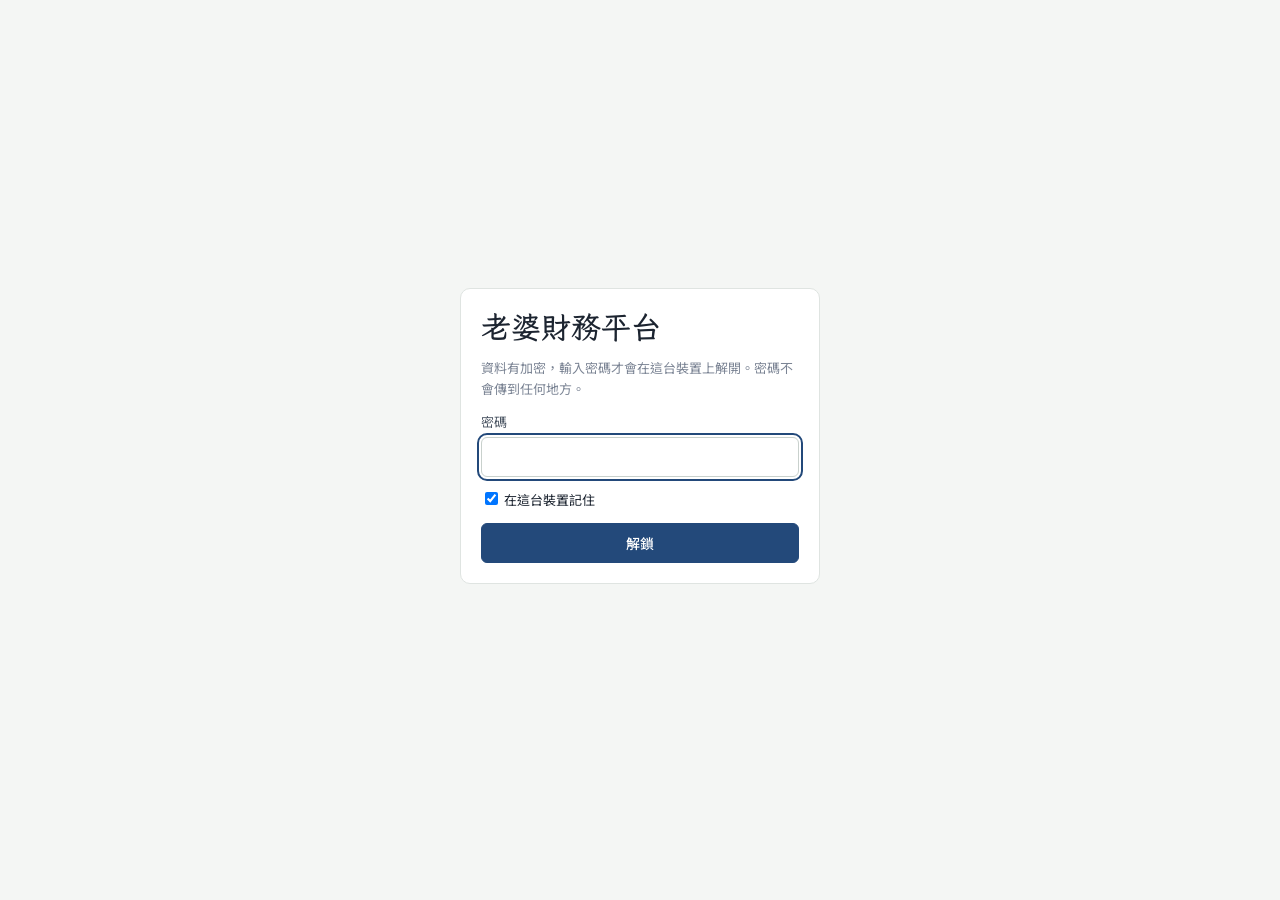
==== app/index.html @ 29565517 "我的資金分頁：帳戶、預留金、負債、安全底線、可運用現金與淨資產（2.2.0） 另外修正：從一格點到下一格時表格會被重畫、剛點的那格輸入消失。  Co-Authored-By: Claude Opus " ====
<!doctype html>
<html lang="zh-Hant">
<head>
<meta charset="utf-8">
<meta name="viewport" content="width=device-width,initial-scale=1,viewport-fit=cover">
<meta name="apple-mobile-web-app-capable" content="yes">
<meta name="apple-mobile-web-app-title" content="老婆財務平台">
<title>老婆財務平台</title>
<meta name="robots" content="noindex,nofollow">
<meta name="theme-color" content="#f4f6f4" media="(prefers-color-scheme: light)">
<meta name="theme-color" content="#121614" media="(prefers-color-scheme: dark)">
<link rel="apple-touch-icon" href="../apple-touch-icon.png">
<link rel="icon" type="image/png" href="../favicon.png">
<link rel="manifest" href="../manifest.webmanifest">
<link rel="preconnect" href="https://fonts.googleapis.com">
<link rel="preconnect" href="https://fonts.gstatic.com" crossorigin>
<link rel="stylesheet" href="https://fonts.googleapis.com/css2?family=LXGW+WenKai+TC:wght@400;700&family=Noto+Sans+TC:wght@400;500;700&family=IBM+Plex+Mono:wght@400;500&display=swap">
<link rel="stylesheet" href="style.css">
</head>
<body>

<div class="lock" id="lock" hidden>
  <form class="sheet lockbox" id="lockf" autocomplete="off">
    <h1>老婆財務平台</h1>
    <p class="small muted" style="margin:0">資料有加密，輸入密碼才會在這台裝置上解開。密碼不會傳到任何地方。</p>
    <label class="f" for="pw">密碼<input id="pw" type="password" required autocomplete="current-password"></label>
    <label class="small"><input id="remember" type="checkbox" checked> 在這台裝置記住</label>
    <button class="btn" type="submit">解鎖</button>
  </form>
  <div id="pwerr" class="small" role="alert"></div>
</div>
<div class="wrap">
  <header class="top">
    <div>
      <h1>老婆財務平台</h1>
      <div class="sub">收支記錄、每月預算、未來一年現金流與存錢目標</div>
    </div>
    <div class="status" id="status">連線中…</div>
  </header>
  <nav class="tabs" role="tablist" id="tabs">
    <button role="tab" data-tab="overview">總覽</button>
    <button role="tab" data-tab="ledger">記帳</button>
    <button role="tab" data-tab="budget">預算</button>
    <button role="tab" data-tab="plan">規劃與目標</button>
    <button role="tab" data-tab="funds">我的資金</button>
    <button role="tab" data-tab="invest">投資</button>
    <button role="tab" data-tab="fixed">固定支出</button>
    <button role="tab" data-tab="settings">設定</button>
  </nav>
  <div id="banner" class="banner" hidden></div>

  <!-- 總覽 -->
  <section id="v-overview" data-view="overview" class="wrap" style="gap:20px">
    <div class="row between">
      <h2 id="ov-title">年度總覽</h2>
      <div class="chips" id="ov-years"></div>
    </div>
    <div class="kpis" id="ov-kpis"></div>
    <div class="sheet">
      <div class="row between">
        <h3>每月收入與支出</h3>
        <div class="legend"><span><i style="background:var(--inc)"></i>收入</span><span><i style="background:var(--exp)"></i>支出</span></div>
      </div>
      <div class="chart" id="ov-chart"></div>
      <div class="row between"><h3>累計結餘</h3><span class="small muted">從當年 1 月開始累加</span></div>
      <div class="chart" id="ov-cum"></div>
    </div>
    <div class="grid2">
      <div class="sheet">
        <div class="row between"><h3>錢花去哪裡</h3><span class="small muted">不含房貸</span></div>
        <div class="bars" id="ov-cats"></div>
      </div>
      <div class="sheet">
        <h3>觀察</h3>
        <ul class="insights" id="ov-ins"></ul>
      </div>
    </div>
    <div class="sheet">
      <h3>逐月明細</h3>
      <div class="tbl-wrap" id="ov-table"></div>
    </div>
  </section>

  <!-- 記帳 -->
  <section id="v-ledger" data-view="ledger" class="wrap" style="gap:20px" hidden>
    <div class="sheet">
      <h2>記一筆</h2>
      <form id="entry-form" class="form" autocomplete="off">
        <label class="f">類型
          <span class="seg" id="e-type"><button type="button" data-v="expense" aria-pressed="true">支出</button><button type="button" data-v="income" aria-pressed="false">收入</button></span>
        </label>
        <label class="f" for="e-date">日期<input id="e-date" type="date" required></label>
        <label class="f" for="e-cat">類別<select id="e-cat"></select></label>
        <label class="f" for="e-amt">金額（元）<input id="e-amt" type="number" inputmode="numeric" min="1" step="1" required placeholder="例如 350"></label>
        <label class="f" for="e-note" style="grid-column:span 2">備註<input id="e-note" type="text" placeholder="例如 全聯、午餐"></label>
        <button class="btn" type="submit">記下來</button>
      </form>
    </div>
    <div class="sheet">
      <div class="row between">
        <h2 id="lg-title">本月記錄</h2>
        <label class="row small muted" for="lg-month">月份 <input id="lg-month" type="month"></label>
      </div>
      <div class="kpis" id="lg-kpis"></div>
      <div class="tbl-wrap" id="lg-list"></div>
    </div>
    <div class="sheet">
      <h2>從 smoney 匯入</h2>
      <p class="small muted" style="margin:0">在 smoney App 匯出 CSV，選檔案就會依月份更新。檔案裡有的月份會整個換成新資料，所以重複匯入不會算兩次。用 smoney 記帳的話，就不要再在上面手動記同一筆。</p>
      <div class="row">
        <input id="imp-file" type="file" accept=".csv,text/csv">
        <button class="btn" id="imp-go" type="button" disabled>匯入</button>
      </div>
      <div id="imp-msg" class="small"></div>
      <div class="tbl-wrap" id="imp-preview"></div>
      <div class="banner small" id="imp-risk" hidden></div>
    </div>
  </section>

  <!-- 預算 -->
  <section id="v-budget" data-view="budget" class="wrap" style="gap:20px" hidden>
    <div class="sheet">
      <div class="row between">
        <h2>每月預算</h2>
        <label class="row small muted" for="bg-month">對照月份 <input id="bg-month" type="month"></label>
      </div>
      <p class="small muted" style="margin:0">「過去平均」取自有分類記錄的月份。預算改完會自動儲存。</p>
      <div class="kpis" id="bg-kpis"></div>
      <div class="tbl-wrap" id="bg-table"></div>
    </div>
  </section>

  <!-- 規劃 -->
  <section id="v-plan" data-view="plan" class="wrap" style="gap:20px" hidden>
    <div class="sheet">
      <h2>未來 12 個月現金流</h2>
      <div class="form" id="pl-inputs">
        <label class="f" for="pl-save">目前存款（元）<input id="pl-save" type="number" step="1" min="0"></label>
        <label class="f" for="pl-inc">預估每月收入<input id="pl-inc" type="number" step="1" min="0"></label>
        <label class="f" for="pl-liv">預估每月生活費<input id="pl-liv" type="number" step="1" min="0"></label>
      </div>
      <p class="small muted" style="margin:0" id="pl-hint"></p>
      <div class="kpis" id="pl-kpis"></div>
      <div class="chart" id="pl-chart"></div>
      <div class="tbl-wrap" id="pl-table"></div>
    </div>
    <div class="sheet">
      <div class="row between"><h2>業績獎金怎麼分</h2><span class="small muted" id="bn-rule"></span></div>
      <p class="small" style="margin:0" id="bn-why"></p>
      <div class="form">
        <label class="f" for="pl-bonus">這個月的業績獎金（元）<input id="pl-bonus" type="number" min="0" step="100"></label>
      </div>
      <div class="kpis" id="bn-split"></div>
      <div class="tbl-wrap" id="bn-hist"></div>
    </div>
    <div class="grid2">
      <div class="sheet">
        <h3>存款怎麼放</h3>
        <div id="cash-alloc"></div>
      </div>
      <div class="sheet">
        <h3>理財原則</h3>
        <ul class="insights" id="pl-advice"></ul>
      </div>
    </div>
    <div class="sheet">
      <div class="row between"><h2>存錢目標</h2></div>
      <div id="gl-list"></div>
      <form id="goal-form" class="form" autocomplete="off">
        <label class="f" for="g-name">目標名稱<input id="g-name" type="text" required placeholder="例如 日本旅遊"></label>
        <label class="f" for="g-target">目標金額<input id="g-target" type="number" min="1" step="1" required></label>
        <label class="f" for="g-saved">已存<input id="g-saved" type="number" min="0" step="1" value="0"></label>
        <label class="f" for="g-due">期限<input id="g-due" type="month" required></label>
        <button class="btn" type="submit">新增目標</button>
      </form>
    </div>
  </section>

  <!-- 投資 -->
  <section id="v-invest" data-view="invest" class="wrap" style="gap:20px" hidden>
    <div class="sheet">
      <div class="row between"><h2>股票與 ETF</h2><span class="small muted" id="iv-upd"></span></div>
      <div class="kpis" id="iv-kpis"></div>
      <div class="tbl-wrap" id="iv-table"></div>
      <p class="small muted" style="margin:0">損益已扣掉賣出時的手續費 0.1425% 和交易稅（ETF 0.1%、個股 0.3%），跟券商 App 的「原幣損益試算」算法一樣。現價每個交易日傍晚會自動換成收盤價；要手動改也可以直接改表格。</p>
    </div>
    <div class="grid2">
      <div class="sheet">
        <h3>持股比重</h3>
        <div class="bars" id="iv-alloc"></div>
      </div>
      <div class="sheet">
        <h3>新增持股</h3>
        <form id="hold-form" class="form" autocomplete="off">
          <label class="f" for="h-code">代號<input id="h-code" type="text" required placeholder="例如 0056"></label>
          <label class="f" for="h-name">名稱<input id="h-name" type="text" required placeholder="例如 元大高股息"></label>
          <label class="f" for="h-shares">股數<input id="h-shares" type="number" min="1" step="1" required></label>
          <label class="f" for="h-cost">付出成本<input id="h-cost" type="number" min="0" step="1" required></label>
          <label class="f" for="h-price">現價<input id="h-price" type="number" min="0" step="0.01" required></label>
          <button class="btn" type="submit">新增</button>
        </form>
      </div>
    </div>
  </section>

  <!-- 我的資金 -->
  <section id="v-funds" data-view="funds" class="wrap" style="gap:20px" hidden>
    <div class="sheet">
      <h2>我的資金</h2>
      <p class="small muted" style="margin:0">登錄阿臻自己的帳戶、預留款和負債，算出真正能自由運用的錢和淨資產。這裡只記餘額，不會改到記帳和收支報表。</p>
      <div class="kpis" id="fd-kpis"></div>
      <div class="banner small" id="fd-warn" hidden></div>
    </div>
    <div class="grid2">
      <div class="sheet">
        <h3>資金安排試算</h3>
        <div class="wf" id="fd-flow"></div>
      </div>
      <div class="sheet">
        <h3>安全現金底線</h3>
        <p class="small muted" style="margin:0">不管怎樣都要留在帳上的錢，一般建議 3～6 個月生活費。可運用現金會先扣掉這筆。</p>
        <label class="f" for="fd-floor">最低保留現金<input id="fd-floor" type="number" min="0" step="1000"></label>
      </div>
    </div>
    <div class="sheet">
      <div class="row between"><h3>帳戶與現金</h3><button class="btn ghost sm" id="fd-acc-add" type="button">新增帳戶</button></div>
      <div class="tbl-wrap" id="fd-acc"></div>
      <p class="small muted" style="margin:0">改餘額時會記下更新日期，超過 60 天沒更新會提醒。「定存」和「其他」算進資產，但不算可運用現金。</p>
    </div>
    <div class="sheet">
      <div class="row between"><h3>用途預留金</h3><div class="row"><button class="btn ghost sm" id="fd-res-fixed" type="button">從固定支出帶入</button><button class="btn ghost sm" id="fd-res-add" type="button">新增預留</button></div></div>
      <div class="tbl-wrap" id="fd-res"></div>
      <p class="small muted" style="margin:0">已經講好要用在某件事的錢（保費、稅、旅遊…），還在帳戶裡但不能拿去花或投資。</p>
    </div>
    <div class="sheet">
      <div class="row between"><h3>負債</h3><button class="btn ghost sm" id="fd-debt-add" type="button">新增負債</button></div>
      <div class="tbl-wrap" id="fd-debt"></div>
    </div>
  </section>

  <!-- 固定支出 -->
  <section id="v-fixed" data-view="fixed" class="wrap" style="gap:20px" hidden>
    <div class="sheet">
      <h2>固定支出與貸款</h2>
      <p class="small muted" style="margin:0">每年一次的大額支出（保險、稅）會放進現金流預估，也會換算成每月該先存下的金額。</p>
      <div class="kpis" id="fx-kpis"></div>
      <div class="tbl-wrap" id="fx-table"></div>
      <div><button class="btn ghost" id="fx-add" type="button">新增一項</button></div>
    </div>
  </section>

  <!-- 設定 -->
  <section id="v-settings" data-view="settings" class="wrap" style="gap:20px" hidden>
    <div class="sheet">
      <h2>同步</h2>
      <p class="small muted" style="margin:0">資料加密後存在 GitHub 的 <span class="num" id="st-repo"></span>（app/vault.json），網路上只看得到亂碼，要密碼才解得開。</p>
      <p id="st-sync"></p>
      <div><button class="btn ghost" id="st-now" type="button">立即同步</button></div>
    </div>
    <div class="sheet">
      <h2>帳務健檢</h2>
      <p class="small muted" style="margin:0">自動檢查日期、金額、重複記帳和月份資料。只會列出問題，不會自己改或刪帳目。</p>
      <div class="kpis" id="hc-kpis"></div>
      <div class="tbl-wrap" id="hc-list"></div>
      <div id="hc-conf" hidden>
        <h3>兩台裝置同時修改的紀錄</h3>
        <p class="small muted" style="margin:0">同一筆資料在兩台裝置都被改過時，只有兩邊改到的同一欄會用這台的值，其他欄位都保留。請確認下面這幾筆是對的。</p>
        <ul class="small" id="hc-conf-list"></ul>
        <button class="btn ghost sm" id="hc-conf-clear" type="button">看過了，清除</button>
      </div>
    </div>
    <div class="sheet">
      <h2>GitHub 金鑰（每台裝置設定一次）</h2>
      <p class="small muted" style="margin:0" id="st-tok-state"></p>
      <ol class="small" style="margin:0;padding-left:1.4em;line-height:1.8">
        <li>打開 <a href="https://github.com/settings/personal-access-tokens/new" target="_blank" rel="noopener">GitHub 新增 Fine-grained token</a>。</li>
        <li>Repository access 選 <b>Only select repositories</b> → 勾 <b>wife-finance</b>。</li>
        <li>Permissions → Repository permissions → <b>Contents</b> 選 <b>Read and write</b>，其他不用動。</li>
        <li>按 Generate token，把 github_pat_ 開頭的那串貼到下面。</li>
      </ol>
      <form id="st-tok-form" class="row" autocomplete="off">
        <input id="st-tok" type="password" placeholder="github_pat_…" aria-label="GitHub 金鑰" style="flex:1;min-width:12em">
        <button class="btn" type="submit">儲存金鑰</button>
        <button class="btn ghost" id="st-tok-clear" type="button">移除</button>
      </form>
      <div id="st-tok-msg" class="small"></div>
    </div>
    <div class="grid2">
      <div class="sheet">
        <h3>更換密碼</h3>
        <form id="st-pw-form" class="form" autocomplete="off">
          <label class="f" for="st-pw-old">目前的密碼<input id="st-pw-old" type="password" required autocomplete="current-password"></label>
          <label class="f" for="st-pw-new">新密碼（至少 8 個字）<input id="st-pw-new" type="password" required autocomplete="new-password"></label>
          <label class="f" for="st-pw-new2">再輸入一次<input id="st-pw-new2" type="password" required autocomplete="new-password"></label>
          <button class="btn" type="submit">更換</button>
        </form>
        <div id="st-pw-msg" class="small"></div>
      </div>
      <div class="sheet">
        <h3>備份與這台裝置</h3>
        <p class="small muted" style="margin:0">備份檔是沒加密的 JSON，請存在自己的地方，不要上傳到 GitHub。</p>
        <div class="row"><button class="btn ghost" id="st-backup" type="button">下載備份</button><button class="btn ghost" id="st-lock" type="button">上鎖並忘記密碼</button></div>
      </div>
    </div>
  </section>

  <div class="stamp">新台幣計價 · 民國年 = 西元年 − 1911 · <a href="https://github.com/a0981755429-debug/wife-finance/blob/main/CHANGELOG.md" target="_blank" rel="noopener">版本 <span id="ver"></span> 更新內容</a></div>
</div>
<div class="toast" id="toast" hidden></div>

<script src="smoney.js"></script>
<script src="audit.js"></script>
<script src="funds.js"></script>
<script src="vault.js"></script>
<script src="sync.js"></script>
<script src="app.js"></script>
</body>
</html>
---- app/style.css ----
/* Layout: a household ledger book. Tab strip like ledger index tabs, one working column, summary first then detail. */
:root{
  --paper:#f4f6f4; --sheet:#ffffff; --ink:#1c2430; --ink-2:#4b5563; --ink-3:#7b8494;
  --rule:#dfe4e1; --rule-2:#c9d1cd; --tint:#e9eeec;
  --accent:#23497a; --accent-ink:#ffffff; --accent-soft:#e3eaf4;
  --inc:#2a6bd1; --exp:#d65f2a;
  --good:#1f7a4d; --good-soft:#e0f1e8; --warn:#a86a00; --warn-soft:#fbf0d9; --bad:#b3261e; --bad-soft:#fbe4e2;
  --f-display:"LXGW WenKai TC","Kaiti TC","STKaiti","KaiTi",serif;
  --f-body:"Noto Sans TC","PingFang TC","Microsoft JhengHei",system-ui,sans-serif;
  --f-num:"IBM Plex Mono",ui-monospace,"SFMono-Regular",Menlo,monospace;
}
@media (prefers-color-scheme:dark){:root:not([data-theme="light"]){
  --paper:#121614; --sheet:#1a1f1d; --ink:#e6ebe8; --ink-2:#b2bbb6; --ink-3:#88928d;
  --rule:#2a312e; --rule-2:#3a4340; --tint:#222826;
  --accent:#8fb2e6; --accent-ink:#0f1a2a; --accent-soft:#1f2c40;
  --inc:#4f86e8; --exp:#e0703c;
  --good:#5fc28e; --good-soft:#173326; --warn:#e2b04f; --warn-soft:#3a2e14; --bad:#f08a80; --bad-soft:#3b1d1a;
  color-scheme:dark}}
:root[data-theme="dark"]{
  --paper:#121614; --sheet:#1a1f1d; --ink:#e6ebe8; --ink-2:#b2bbb6; --ink-3:#88928d;
  --rule:#2a312e; --rule-2:#3a4340; --tint:#222826;
  --accent:#8fb2e6; --accent-ink:#0f1a2a; --accent-soft:#1f2c40;
  --inc:#4f86e8; --exp:#e0703c;
  --good:#5fc28e; --good-soft:#173326; --warn:#e2b04f; --warn-soft:#3a2e14; --bad:#f08a80; --bad-soft:#3b1d1a;
  color-scheme:dark}
*{box-sizing:border-box}
[hidden]{display:none!important}
td:first-child{white-space:nowrap}
body{background:var(--paper);color:var(--ink);font-family:var(--f-body);font-size:15px;line-height:1.6;
  padding-left:max(16px,env(safe-area-inset-left,0px));padding-right:max(16px,env(safe-area-inset-right,0px));padding-block:20px 48px}
.wrap{width:100%;max-width:1040px;margin:0 auto;display:flex;flex-direction:column;gap:20px}
h1,h2,h3{font-family:var(--f-display);font-weight:700;text-wrap:balance;margin:0;line-height:1.25}
h1{font-size:30px}
h2{font-size:21px}
h3{font-size:17px}
.num{font-family:var(--f-num);font-variant-numeric:tabular-nums}
.muted{color:var(--ink-3)}
.small{font-size:13px}
header.top{display:flex;flex-wrap:wrap;align-items:flex-end;justify-content:space-between;gap:12px;border-bottom:2px solid var(--ink);padding-bottom:12px}
header.top .sub{color:var(--ink-2);font-size:14px}
.status{font-size:13px;color:var(--ink-3)}
.status.err{color:var(--bad)}
nav.tabs{display:flex;gap:4px;overflow-x:auto;scrollbar-width:none;margin-top:-8px}
nav.tabs button{font:inherit;font-family:var(--f-display);font-size:16px;border:1px solid var(--rule-2);border-top:none;background:var(--tint);color:var(--ink-2);
  padding:6px 16px 8px;border-radius:0 0 8px 8px;cursor:pointer;white-space:nowrap}
nav.tabs button[aria-selected="true"]{background:var(--sheet);color:var(--ink);border-color:var(--ink);border-width:0 1px 1px;box-shadow:0 2px 0 var(--accent) inset}
button:focus-visible,input:focus-visible,select:focus-visible{outline:2px solid var(--accent);outline-offset:2px}
.sheet{background:var(--sheet);border:1px solid var(--rule);border-radius:10px;padding:20px;display:flex;flex-direction:column;gap:16px;min-width:0}
.row{display:flex;flex-wrap:wrap;gap:12px;align-items:center}
.between{justify-content:space-between}
.grid2{display:grid;grid-template-columns:repeat(auto-fit,minmax(300px,1fr));gap:20px}
.kpis{display:grid;grid-template-columns:repeat(4,1fr);gap:0;border:1px solid var(--rule);border-radius:10px;background:var(--sheet)}
.kpi{padding:14px 18px;border-left:1px solid var(--rule);display:flex;flex-direction:column;gap:2px;min-width:0}
.kpi:first-child{border-left:none}
.kpi .lab{font-size:13px;color:var(--ink-3);letter-spacing:.04em}
.kpi .val{font-family:var(--f-num);font-size:24px;font-weight:500;font-variant-numeric:tabular-nums}
.kpi .note{font-size:12px;color:var(--ink-3)}
@media (max-width:640px){.kpis{grid-template-columns:repeat(2,1fr)}.kpi:nth-child(3){border-left:none}.kpi:nth-child(n+3){border-top:1px solid var(--rule)}}
.pos{color:var(--good)} .neg{color:var(--bad)}
.chips{display:flex;gap:6px;flex-wrap:wrap}
.chip{font:inherit;font-size:13px;border:1px solid var(--rule-2);background:transparent;color:var(--ink-2);padding:3px 12px;border-radius:999px;cursor:pointer}
.chip[aria-pressed="true"]{background:var(--ink);color:var(--paper);border-color:var(--ink)}
.legend{display:flex;gap:16px;font-size:13px;color:var(--ink-2)}
.legend i{display:inline-block;width:10px;height:10px;border-radius:2px;margin-right:6px;vertical-align:-1px}
.chart{position:relative;width:100%;overflow:hidden}
.chart svg{display:block;width:100%;height:auto}
.chart text{fill:var(--ink-3);font-family:var(--f-num);font-size:11px}
.chart .grid{stroke:var(--rule);stroke-width:1}
.chart .zero{stroke:var(--ink-3);stroke-width:1}
.chart .b-inc{fill:var(--inc)} .chart .b-exp{fill:var(--exp)}
.chart .line{fill:none;stroke:var(--accent);stroke-width:2}
.chart .area{fill:var(--accent);opacity:.08}
.chart .dot{fill:var(--accent);stroke:var(--sheet);stroke-width:2}
.chart .hit{fill:transparent;cursor:default}
.chart .hl{fill:var(--ink);opacity:.05}
.tip{position:absolute;pointer-events:none;background:var(--ink);color:var(--paper);border-radius:8px;padding:8px 10px;font-size:12px;line-height:1.5;min-width:150px;z-index:5;box-shadow:0 4px 14px rgba(0,0,0,.18)}
.tip b{font-family:var(--f-display);font-size:14px}
.tip .r{display:flex;justify-content:space-between;gap:12px}
.tip .r span:last-child{font-family:var(--f-num)}
.bars{display:flex;flex-direction:column;gap:8px}
.bar-row{display:grid;grid-template-columns:5.5em 1fr 6.5em;gap:10px;align-items:center;font-size:14px}
.bar-track{height:10px;background:var(--tint);border-radius:999px;overflow:hidden}
.bar-fill{height:100%;border-radius:999px;background:var(--exp)}
.bar-fill.gray{background:var(--ink-3)}
.bar-row .v{text-align:right;font-family:var(--f-num);font-variant-numeric:tabular-nums;font-size:13px}
.insights{display:flex;flex-direction:column;gap:10px;margin:0;padding:0;list-style:none}
.insights li{padding:10px 12px;border-radius:8px;background:var(--tint);font-size:14px}
.insights li strong{font-weight:700}
.tbl-wrap{overflow-x:auto;min-width:0}
table{border-collapse:collapse;width:100%;font-size:14px}
th{font-weight:500;color:var(--ink-3);font-size:12px;letter-spacing:.04em;text-align:left;border-bottom:1px solid var(--rule-2);padding:6px 8px;white-space:nowrap}
td{border-bottom:1px solid var(--rule);padding:7px 8px;vertical-align:middle}
td.r,th.r{text-align:right}
td.num{font-family:var(--f-num);font-variant-numeric:tabular-nums}
label.f{display:flex;flex-direction:column;gap:4px;font-size:13px;color:var(--ink-2);min-width:0}
input,select{font:inherit;font-size:15px;color:var(--ink);background:var(--sheet);border:1px solid var(--rule-2);border-radius:6px;padding:7px 9px;min-width:0}
input[type=number]{font-family:var(--f-num)}
input.cell{width:100%;max-width:9em;min-width:5.5em;padding:4px 6px;text-align:right}
input.cell-t{width:100%;padding:4px 6px}
select.cell{padding:4px 6px}
.form{display:grid;grid-template-columns:repeat(auto-fit,minmax(140px,1fr));gap:12px;align-items:end}
.btn{font:inherit;font-size:14px;border:1px solid var(--accent);background:var(--accent);color:var(--accent-ink);padding:8px 16px;border-radius:6px;cursor:pointer;font-weight:500}
.btn.ghost{background:transparent;color:var(--accent)}
.btn.sm{padding:3px 10px;font-size:13px}
.btn.del{border-color:var(--rule-2);background:transparent;color:var(--ink-3)}
.btn.del.arm{border-color:var(--bad);color:var(--bad);background:var(--bad-soft)}
.seg{display:inline-flex;border:1px solid var(--rule-2);border-radius:6px;overflow:hidden}
.seg button{font:inherit;font-size:14px;border:none;background:transparent;color:var(--ink-2);padding:7px 14px;cursor:pointer}
.seg button[aria-pressed="true"][data-v="income"]{background:var(--inc);color:#fff}
.seg button[aria-pressed="true"][data-v="expense"]{background:var(--exp);color:#fff}
.pill{display:inline-block;font-size:12px;padding:1px 8px;border-radius:999px;white-space:nowrap}
.pill.good{background:var(--good-soft);color:var(--good)} .pill.warn{background:var(--warn-soft);color:var(--warn)} .pill.bad{background:var(--bad-soft);color:var(--bad)}
.pill.inc{background:var(--accent-soft);color:var(--inc)} .pill.exp{background:var(--warn-soft);color:var(--exp)}
.prog{height:8px;background:var(--tint);border-radius:999px;overflow:hidden;min-width:80px}
.prog > div{height:100%;border-radius:999px;background:var(--good)}
.prog > div.warn{background:var(--warn)} .prog > div.bad{background:var(--bad)}
.empty{padding:24px;text-align:center;color:var(--ink-3);border:1px dashed var(--rule-2);border-radius:8px}
.goal{display:grid;grid-template-columns:1fr auto;gap:6px 16px;padding:12px 0;border-bottom:1px solid var(--rule)}
.goal:last-child{border-bottom:none}
@media (max-width:560px){.goal{grid-template-columns:1fr}}
.goal .meta{font-size:13px;color:var(--ink-2)}
.toast{position:fixed;left:50%;transform:translateX(-50%);bottom:calc(20px + env(safe-area-inset-bottom,0px));background:var(--ink);color:var(--paper);padding:8px 16px;border-radius:999px;font-size:14px;z-index:20}
.banner{padding:10px 14px;border-radius:8px;background:var(--warn-soft);color:var(--warn);font-size:14px}
.stamp{font-family:var(--f-display);color:var(--ink-3);font-size:13px}
@media (prefers-reduced-motion:no-preference){.bar-fill,.prog>div{transition:width .3s ease}}
.stamp a{color:inherit;text-decoration-color:var(--ink-3)}
.lock{position:fixed;inset:0;z-index:50;background:var(--paper);display:flex;flex-direction:column;align-items:center;justify-content:center;gap:10px;padding:16px}
.lockbox{display:flex;flex-direction:column;gap:12px;width:min(360px,100%)}
#pwerr{min-height:1.4em;color:var(--bad)}
.wf{display:flex;flex-direction:column;gap:6px}
.wf-row{display:flex;justify-content:space-between;gap:12px;padding:6px 0;border-bottom:1px solid var(--rule-2)}
.wf-total{font-weight:700;font-size:18px;border-bottom:none;border-top:2px solid var(--ink)}
.wf-total.neg{color:var(--bad)}
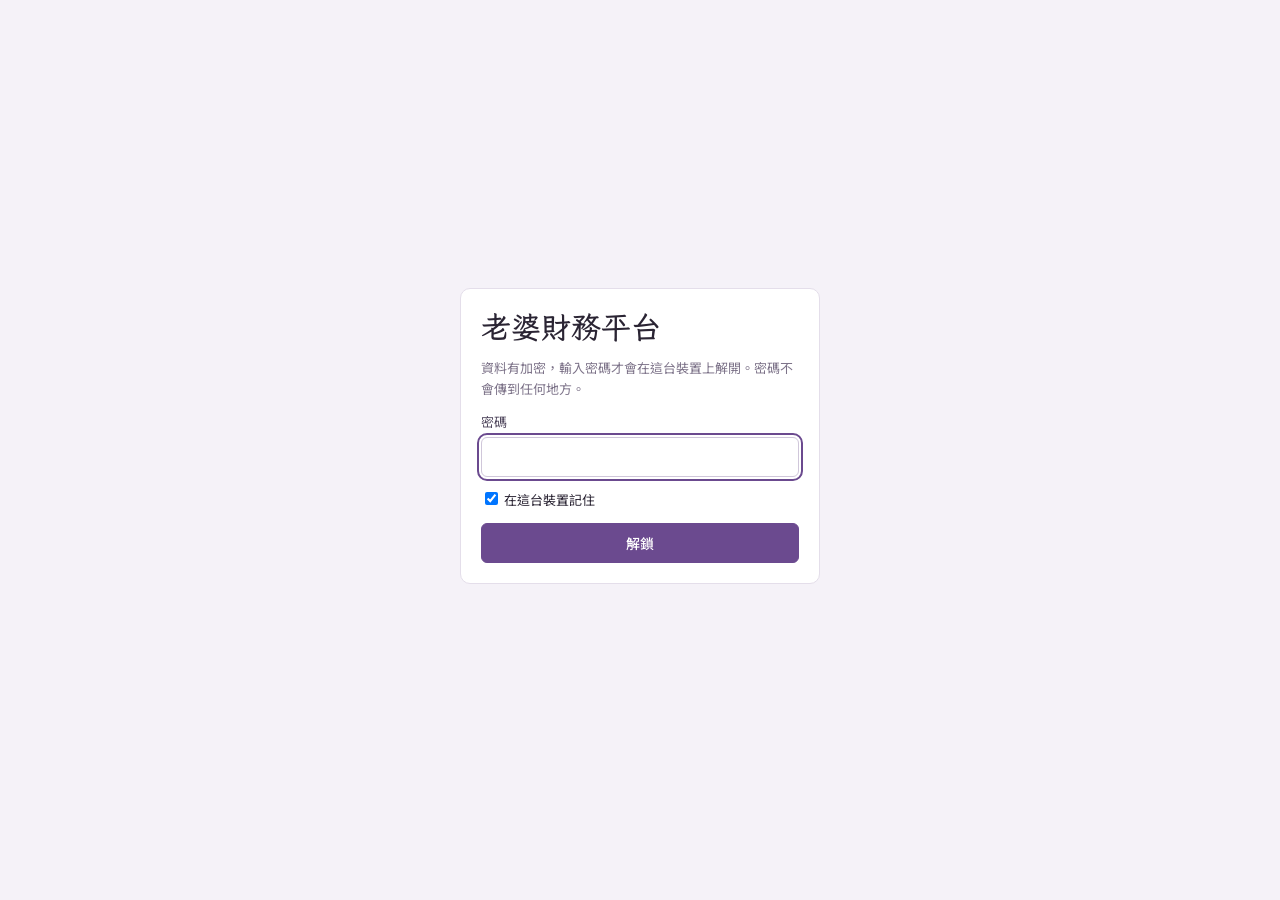
==== commit 3f3138e1: "介面改版：設定頁狀態卡與分組面板、紫芋配色、手機底部導覽（2.6.0） Co-Authored-By: Claude Sonnet 5.5 <noreply@anthropic.com> Claude" ====
--- a/app/index.html
+++ b/app/index.html
@@ -7,8 +7,8 @@
 <meta name="apple-mobile-web-app-title" content="老婆財務平台">
 <title>老婆財務平台</title>
 <meta name="robots" content="noindex,nofollow">
-<meta name="theme-color" content="#f4f6f4" media="(prefers-color-scheme: light)">
-<meta name="theme-color" content="#121614" media="(prefers-color-scheme: dark)">
+<meta name="theme-color" content="#f5f2f8" media="(prefers-color-scheme: light)">
+<meta name="theme-color" content="#16121b" media="(prefers-color-scheme: dark)">
 <link rel="apple-touch-icon" href="../apple-touch-icon.png">
 <link rel="icon" type="image/png" href="../favicon.png">
 <link rel="manifest" href="../manifest.webmanifest">
@@ -92,6 +92,10 @@
         <label class="f" for="e-date">日期<input id="e-date" type="date" required></label>
         <label class="f" for="e-cat">類別<select id="e-cat"></select></label>
         <label class="f" for="e-amt">金額（元）<input id="e-amt" type="number" inputmode="numeric" min="1" step="1" required placeholder="例如 350"></label>
+        <label class="f" for="e-flow">性質<select id="e-flow"></select></label>
+        <label class="f" for="e-acct">帳戶<select id="e-acct"></select></label>
+        <label class="f" for="e-acct2" id="e-acct2-wrap" hidden><span id="e-acct2-lab">轉入帳戶</span><select id="e-acct2"></select></label>
+        <label class="small" id="e-link-wrap" hidden style="align-self:end"><input type="checkbox" id="e-link" checked> 同時調整帳戶餘額</label>
         <label class="f" for="e-note" style="grid-column:span 2">備註<input id="e-note" type="text" placeholder="例如 全聯、午餐"></label>
         <button class="btn" type="submit">記下來</button>
       </form>
@@ -181,25 +185,52 @@
     <div class="sheet">
       <div class="row between"><h2>股票與 ETF</h2><span class="small muted" id="iv-upd"></span></div>
       <div class="kpis" id="iv-kpis"></div>
-      <div class="tbl-wrap" id="iv-table"></div>
-      <p class="small muted" style="margin:0">損益已扣掉賣出時的手續費 0.1425% 和交易稅（ETF 0.1%、個股 0.3%），跟券商 App 的「原幣損益試算」算法一樣。現價每個交易日傍晚會自動換成收盤價；要手動改也可以直接改表格。</p>
+      <div class="wf" id="iv-break"></div>
+    </div>
+    <div class="sheet">
+      <div class="row between"><h3>持股</h3><div class="row"><button class="btn ghost sm" type="button" data-quick="buy">買入</button><button class="btn ghost sm" type="button" data-quick="sell">賣出</button><button class="btn ghost sm" type="button" data-quick="div">領股息</button></div></div>
+      <div class="hcards" id="iv-cards"></div>
+      <p class="small muted" style="margin:0">點一檔看明細。數字要更正請按「編輯」，會留下更正紀錄，不算買賣。現價每個交易日傍晚自動換成收盤價。</p>
     </div>
     <div class="grid2">
-      <div class="sheet">
-        <h3>持股比重</h3>
-        <div class="bars" id="iv-alloc"></div>
-      </div>
-      <div class="sheet">
-        <h3>新增持股</h3>
-        <form id="hold-form" class="form" autocomplete="off">
-          <label class="f" for="h-code">代號<input id="h-code" type="text" required placeholder="例如 0056"></label>
-          <label class="f" for="h-name">名稱<input id="h-name" type="text" required placeholder="例如 元大高股息"></label>
-          <label class="f" for="h-shares">股數<input id="h-shares" type="number" min="1" step="1" required></label>
-          <label class="f" for="h-cost">付出成本<input id="h-cost" type="number" min="0" step="1" required></label>
-          <label class="f" for="h-price">現價<input id="h-price" type="number" min="0" step="0.01" required></label>
-          <button class="btn" type="submit">新增</button>
+      <div class="sheet" id="tr-sheet">
+        <h3>買入、賣出、領股息</h3>
+        <form id="tr-form" class="form" autocomplete="off">
+          <span class="seg" id="tr-kind"><button type="button" data-v="buy" aria-pressed="true">買入</button><button type="button" data-v="sell" aria-pressed="false">賣出</button><button type="button" data-v="div" aria-pressed="false">領股息</button></span>
+          <label class="f" for="tr-date">日期<input id="tr-date" type="date" required></label>
+          <label class="f" for="tr-code">代號<input id="tr-code" type="text" list="tr-codes" required placeholder="例如 0056"><datalist id="tr-codes"></datalist></label>
+          <label class="f" for="tr-name" id="tr-name-wrap">名稱<input id="tr-name" type="text" placeholder="新股票才要填"></label>
+          <label class="f" for="tr-shares" id="tr-shares-wrap">股數<input id="tr-shares" type="number" min="1" step="1"></label>
+          <label class="f" for="tr-price" id="tr-price-wrap">成交價<input id="tr-price" type="number" min="0" step="0.01"></label>
+          <label class="f" for="tr-amount" id="tr-amount-wrap" hidden>實領股息<input id="tr-amount" type="number" min="1" step="1" placeholder="入帳金額"></label>
+          <label class="f" for="tr-fee" id="tr-fee-wrap">手續費<input id="tr-fee" type="number" min="0" step="1" placeholder="自動算"></label>
+          <label class="f" for="tr-tax" id="tr-tax-wrap" hidden>交易稅<input id="tr-tax" type="number" min="0" step="1" placeholder="自動算"></label>
+          <label class="f" for="tr-acct" id="tr-acct-wrap">交割帳戶<select id="tr-acct"></select></label>
+          <label class="small" id="tr-link-wrap" style="align-self:end"><input type="checkbox" id="tr-link" checked> 同時調整帳戶餘額</label>
+          <label class="small" style="align-self:end"><input type="checkbox" id="tr-entry" checked> 同時記到記帳</label>
+          <p class="small muted" id="tr-preview" style="margin:0;grid-column:1/-1"></p>
+          <button class="btn" type="submit">記下</button>
         </form>
-      </div>
+        <details class="small" style="margin-top:6px"><summary>手續費設定</summary>
+          <div class="form" style="margin-top:8px">
+            <label class="f" for="tr-disc">手續費折扣<input id="tr-disc" type="number" min="0.1" max="1" step="0.01" placeholder="例如 0.6（六折）"></label>
+            <label class="f" for="tr-min">最低手續費<input id="tr-min" type="number" min="0" step="1" placeholder="20"></label>
+          </div>
+        </details>
+      </div>
+      <div class="sheet">
+        <h3>配置與投入計畫</h3>
+        <div id="iv-alloc"></div>
+      </div>
+    </div>
+    <div class="sheet">
+      <h3>配息</h3>
+      <div id="iv-div"></div>
+    </div>
+    <div class="sheet">
+      <h3>交易紀錄</h3>
+      <div class="tbl-wrap" id="iv-trades"></div>
+      <p class="small muted" style="margin:0">每一檔只能復原最新的一筆，這樣成本才算得回去。</p>
     </div>
   </section>
 
@@ -210,6 +241,16 @@
       <p class="small muted" style="margin:0">登錄阿臻自己的帳戶、預留款和負債，算出真正能自由運用的錢和淨資產。這裡只記餘額，不會改到記帳和收支報表。</p>
       <div class="kpis" id="fd-kpis"></div>
       <div class="banner small" id="fd-warn" hidden></div>
+    </div>
+    <div class="sheet">
+      <h3>資產成長</h3>
+      <div class="kpis" id="gr-kpis"></div>
+      <div class="chart" id="gr-chart"></div>
+      <p class="small muted" style="margin:0" id="gr-note"></p>
+    </div>
+    <div class="sheet">
+      <h3>緊急預備金與每月可投入</h3>
+      <div id="gr-plan"></div>
     </div>
     <div class="grid2">
       <div class="sheet">
@@ -250,56 +291,73 @@
   </section>
 
   <!-- 設定 -->
-  <section id="v-settings" data-view="settings" class="wrap" style="gap:20px" hidden>
-    <div class="sheet">
-      <h2>同步</h2>
-      <p class="small muted" style="margin:0">資料加密後存在 GitHub 的 <span class="num" id="st-repo"></span>（app/vault.json），網路上只看得到亂碼，要密碼才解得開。</p>
-      <p id="st-sync"></p>
-      <div><button class="btn ghost" id="st-now" type="button">立即同步</button></div>
-    </div>
-    <div class="sheet">
-      <h2>帳務健檢</h2>
-      <p class="small muted" style="margin:0">自動檢查日期、金額、重複記帳和月份資料。只會列出問題，不會自己改或刪帳目。</p>
-      <div class="kpis" id="hc-kpis"></div>
-      <div class="tbl-wrap" id="hc-list"></div>
-      <div id="hc-conf" hidden>
-        <h3>兩台裝置同時修改的紀錄</h3>
-        <p class="small muted" style="margin:0">同一筆資料在兩台裝置都被改過時，只有兩邊改到的同一欄會用這台的值，其他欄位都保留。請確認下面這幾筆是對的。</p>
-        <ul class="small" id="hc-conf-list"></ul>
-        <button class="btn ghost sm" id="hc-conf-clear" type="button">看過了，清除</button>
-      </div>
-    </div>
-    <div class="sheet">
-      <h2>GitHub 金鑰（每台裝置設定一次）</h2>
-      <p class="small muted" style="margin:0" id="st-tok-state"></p>
-      <ol class="small" style="margin:0;padding-left:1.4em;line-height:1.8">
-        <li>打開 <a href="https://github.com/settings/personal-access-tokens/new" target="_blank" rel="noopener">GitHub 新增 Fine-grained token</a>。</li>
-        <li>Repository access 選 <b>Only select repositories</b> → 勾 <b>wife-finance</b>。</li>
-        <li>Permissions → Repository permissions → <b>Contents</b> 選 <b>Read and write</b>，其他不用動。</li>
-        <li>按 Generate token，把 github_pat_ 開頭的那串貼到下面。</li>
-      </ol>
-      <form id="st-tok-form" class="row" autocomplete="off">
-        <input id="st-tok" type="password" placeholder="github_pat_…" aria-label="GitHub 金鑰" style="flex:1;min-width:12em">
-        <button class="btn" type="submit">儲存金鑰</button>
-        <button class="btn ghost" id="st-tok-clear" type="button">移除</button>
-      </form>
-      <div id="st-tok-msg" class="small"></div>
-    </div>
-    <div class="grid2">
-      <div class="sheet">
-        <h3>更換密碼</h3>
-        <form id="st-pw-form" class="form" autocomplete="off">
-          <label class="f" for="st-pw-old">目前的密碼<input id="st-pw-old" type="password" required autocomplete="current-password"></label>
-          <label class="f" for="st-pw-new">新密碼（至少 8 個字）<input id="st-pw-new" type="password" required autocomplete="new-password"></label>
-          <label class="f" for="st-pw-new2">再輸入一次<input id="st-pw-new2" type="password" required autocomplete="new-password"></label>
-          <button class="btn" type="submit">更換</button>
+  <section id="v-settings" data-view="settings" class="wrap" style="gap:16px" hidden>
+    <div class="sheet" id="sync-card">
+      <div class="sync-row">
+        <span class="dot" id="sc-dot" aria-hidden="true"></span>
+        <div class="sc-text"><strong id="sc-state">讀取中…</strong><span class="small muted" id="sc-time"></span></div>
+        <button class="btn" id="st-now" type="button">立即同步</button>
+      </div>
+      <details class="small"><summary>查看詳情</summary>
+        <p class="muted" style="margin:8px 0 4px">資料加密後存在 GitHub 的 <span class="num" id="st-repo"></span>（app/vault.json），網路上只看得到亂碼，要密碼才解得開。</p>
+        <p style="margin:0" id="st-sync"></p>
+      </details>
+    </div>
+    <div class="sheet menu" id="st-menu">
+      <button class="mrow" type="button" data-open="sync"><span class="mt">同步設定</span><span class="ms" id="ms-sync"></span><span class="chev" aria-hidden="true">›</span></button>
+      <button class="mrow" type="button" data-open="backup"><span class="mt">備份管理</span><span class="ms">下載資料備份</span><span class="chev" aria-hidden="true">›</span></button>
+      <button class="mrow" type="button" data-open="device"><span class="mt">密碼與裝置</span><span class="ms">更改密碼、立即上鎖</span><span class="chev" aria-hidden="true">›</span></button>
+      <button class="mrow" type="button" data-open="check"><span class="mt">帳務檢查</span><span class="ms" id="ms-check"></span><span class="chev" aria-hidden="true">›</span></button>
+    </div>
+    <div id="st-panes" hidden>
+      <div class="pane" data-pane="sync" data-title="同步設定" hidden>
+        <p class="small muted" style="margin:0" id="st-tok-state"></p>
+        <details id="tok-help" class="small"><summary>如何設定（每台裝置設定一次）</summary>
+          <ol style="margin:8px 0 0;padding-left:1.4em;line-height:1.8">
+            <li>打開 <a href="https://github.com/settings/personal-access-tokens/new" target="_blank" rel="noopener">GitHub 新增 Fine-grained token</a>。</li>
+            <li>Repository access 選 <b>Only select repositories</b> → 勾 <b>wife-finance</b>。</li>
+            <li>Permissions → Repository permissions → <b>Contents</b> 選 <b>Read and write</b>，其他不用動。</li>
+            <li>按 Generate token，把 github_pat_ 開頭的那串貼到下面。</li>
+          </ol>
+        </details>
+        <form id="st-tok-form" class="stack" autocomplete="off">
+          <label class="f" for="st-tok">GitHub 金鑰
+            <span class="pwbox"><input id="st-tok" type="password" placeholder="github_pat_…" aria-describedby="st-tok-err"><button class="eye" type="button" data-eye="st-tok" aria-pressed="false">顯示</button></span>
+          </label>
+          <div class="ferr" id="st-tok-err" role="alert"></div>
+          <div id="st-tok-msg" class="small"></div>
+          <button class="btn" id="st-tok-save" type="submit">儲存設定</button>
         </form>
-        <div id="st-pw-msg" class="small"></div>
-      </div>
-      <div class="sheet">
-        <h3>備份與這台裝置</h3>
-        <p class="small muted" style="margin:0">備份檔是沒加密的 JSON，請存在自己的地方，不要上傳到 GitHub。</p>
-        <div class="row"><button class="btn ghost" id="st-backup" type="button">下載備份</button><button class="btn ghost" id="st-lock" type="button">上鎖並忘記密碼</button></div>
+        <div class="danger-zone" id="st-tok-zone"><button class="btn ghost danger" id="st-tok-clear" type="button">移除這台裝置的金鑰</button></div>
+      </div>
+      <div class="pane" data-pane="backup" data-title="備份管理" hidden>
+        <p class="small muted" style="margin:0">備份檔是 JSON 格式、<b>沒加密</b>，裡面是完整的帳務資料。請存在自己的地方，不要上傳到 GitHub 或傳給別人。</p>
+        <button class="btn" id="st-backup" type="button">下載資料備份</button>
+      </div>
+      <div class="pane" data-pane="device" data-title="密碼與裝置" hidden>
+        <form id="st-pw-form" class="stack" autocomplete="off">
+          <label class="f" for="st-pw-old">目前的密碼<input id="st-pw-old" type="password" required autocomplete="current-password" aria-describedby="st-pw-old-err"></label>
+          <div class="ferr" id="st-pw-old-err" role="alert"></div>
+          <label class="f" for="st-pw-new">新密碼（至少 8 個字）<input id="st-pw-new" type="password" required autocomplete="new-password" aria-describedby="st-pw-new-err"></label>
+          <div class="ferr" id="st-pw-new-err" role="alert"></div>
+          <label class="f" for="st-pw-new2">再輸入一次<input id="st-pw-new2" type="password" required autocomplete="new-password" aria-describedby="st-pw-new2-err"></label>
+          <div class="ferr" id="st-pw-new2-err" role="alert"></div>
+          <label class="small"><input type="checkbox" id="st-pw-show"> 顯示密碼</label>
+          <div id="st-pw-msg" class="small"></div>
+          <button class="btn" id="st-pw-save" type="submit">儲存新密碼</button>
+        </form>
+        <div class="danger-zone"><p class="small muted" style="margin:0 0 8px">上鎖會把這台裝置記住的密碼清掉，下次打開要重新輸入。</p><button class="btn ghost danger" id="st-lock" type="button">上鎖並忘記密碼</button></div>
+      </div>
+      <div class="pane" data-pane="check" data-title="帳務檢查" data-full="1" hidden>
+        <p class="small muted" style="margin:0">自動檢查日期、金額、重複記帳和月份資料。只會列出問題，不會自己改或刪帳目。</p>
+        <div class="kpis" id="hc-kpis"></div>
+        <div class="tbl-wrap" id="hc-list"></div>
+        <div id="hc-conf" hidden>
+          <h3>兩台裝置同時修改的紀錄</h3>
+          <p class="small muted" style="margin:0">同一筆資料在兩台裝置都被改過時，只有兩邊改到的同一欄會用這台的值，其他欄位都保留。請確認下面這幾筆是對的。</p>
+          <ul class="small" id="hc-conf-list"></ul>
+          <button class="btn ghost sm" id="hc-conf-clear" type="button">看過了，清除</button>
+        </div>
       </div>
     </div>
   </section>
@@ -308,9 +366,25 @@
 </div>
 <div class="toast" id="toast" hidden></div>
 
+<nav id="bnav" aria-label="主要選單">
+  <button type="button" data-tab="overview">總覽</button>
+  <button type="button" data-tab="ledger">記帳</button>
+  <button type="button" data-tab="funds">資金</button>
+  <button type="button" data-tab="invest">投資</button>
+  <button type="button" data-more="1" aria-haspopup="dialog">更多</button>
+</nav>
+<div id="sheet-bg" hidden>
+  <div id="sheet" role="dialog" aria-modal="true" aria-labelledby="sheet-title" tabindex="-1">
+    <div class="sheet-head"><h3 id="sheet-title"></h3><button type="button" id="sheet-x" class="sheet-x" aria-label="關閉">✕</button></div>
+    <div id="sheet-body"></div>
+  </div>
+</div>
 <script src="smoney.js"></script>
 <script src="audit.js"></script>
 <script src="funds.js"></script>
+<script src="flows.js"></script>
+<script src="growth.js"></script>
+<script src="trades.js"></script>
 <script src="vault.js"></script>
 <script src="sync.js"></script>
 <script src="app.js"></script>
--- a/app/style.css
+++ b/app/style.css
@@ -1,8 +1,8 @@
 /* Layout: a household ledger book. Tab strip like ledger index tabs, one working column, summary first then detail. */
 :root{
-  --paper:#f4f6f4; --sheet:#ffffff; --ink:#1c2430; --ink-2:#4b5563; --ink-3:#7b8494;
-  --rule:#dfe4e1; --rule-2:#c9d1cd; --tint:#e9eeec;
-  --accent:#23497a; --accent-ink:#ffffff; --accent-soft:#e3eaf4;
+  --paper:#f5f2f8; --sheet:#ffffff; --ink:#2a2433; --ink-2:#51485e; --ink-3:#7d7389;
+  --rule:#e4deea; --rule-2:#d0c7da; --tint:#eee9f3;
+  --accent:#6b4a8f; --accent-ink:#ffffff; --accent-soft:#ece3f4;
   --inc:#2a6bd1; --exp:#d65f2a;
   --good:#1f7a4d; --good-soft:#e0f1e8; --warn:#a86a00; --warn-soft:#fbf0d9; --bad:#b3261e; --bad-soft:#fbe4e2;
   --f-display:"LXGW WenKai TC","Kaiti TC","STKaiti","KaiTi",serif;
@@ -10,16 +10,16 @@
   --f-num:"IBM Plex Mono",ui-monospace,"SFMono-Regular",Menlo,monospace;
 }
 @media (prefers-color-scheme:dark){:root:not([data-theme="light"]){
-  --paper:#121614; --sheet:#1a1f1d; --ink:#e6ebe8; --ink-2:#b2bbb6; --ink-3:#88928d;
-  --rule:#2a312e; --rule-2:#3a4340; --tint:#222826;
-  --accent:#8fb2e6; --accent-ink:#0f1a2a; --accent-soft:#1f2c40;
+  --paper:#16121b; --sheet:#1f1a26; --ink:#ebe6f0; --ink-2:#bdb4c8; --ink-3:#9288a0;
+  --rule:#2f2838; --rule-2:#3f3649; --tint:#28222f;
+  --accent:#c4a7e7; --accent-ink:#20122e; --accent-soft:#302540;
   --inc:#4f86e8; --exp:#e0703c;
   --good:#5fc28e; --good-soft:#173326; --warn:#e2b04f; --warn-soft:#3a2e14; --bad:#f08a80; --bad-soft:#3b1d1a;
   color-scheme:dark}}
 :root[data-theme="dark"]{
-  --paper:#121614; --sheet:#1a1f1d; --ink:#e6ebe8; --ink-2:#b2bbb6; --ink-3:#88928d;
-  --rule:#2a312e; --rule-2:#3a4340; --tint:#222826;
-  --accent:#8fb2e6; --accent-ink:#0f1a2a; --accent-soft:#1f2c40;
+  --paper:#16121b; --sheet:#1f1a26; --ink:#ebe6f0; --ink-2:#bdb4c8; --ink-3:#9288a0;
+  --rule:#2f2838; --rule-2:#3f3649; --tint:#28222f;
+  --accent:#c4a7e7; --accent-ink:#20122e; --accent-soft:#302540;
   --inc:#4f86e8; --exp:#e0703c;
   --good:#5fc28e; --good-soft:#173326; --warn:#e2b04f; --warn-soft:#3a2e14; --bad:#f08a80; --bad-soft:#3b1d1a;
   color-scheme:dark}
@@ -53,7 +53,7 @@
 .kpi{padding:14px 18px;border-left:1px solid var(--rule);display:flex;flex-direction:column;gap:2px;min-width:0}
 .kpi:first-child{border-left:none}
 .kpi .lab{font-size:13px;color:var(--ink-3);letter-spacing:.04em}
-.kpi .val{font-family:var(--f-num);font-size:24px;font-weight:500;font-variant-numeric:tabular-nums}
+.kpi .val{font-family:var(--f-num);font-size:clamp(17px,5vw,24px);white-space:nowrap;font-weight:500;font-variant-numeric:tabular-nums}
 .kpi .note{font-size:12px;color:var(--ink-3)}
 @media (max-width:640px){.kpis{grid-template-columns:repeat(2,1fr)}.kpi:nth-child(3){border-left:none}.kpi:nth-child(n+3){border-top:1px solid var(--rule)}}
 .pos{color:var(--good)} .neg{color:var(--bad)}
@@ -69,6 +69,7 @@
 .chart .zero{stroke:var(--ink-3);stroke-width:1}
 .chart .b-inc{fill:var(--inc)} .chart .b-exp{fill:var(--exp)}
 .chart .line{fill:none;stroke:var(--accent);stroke-width:2}
+.chart .line.est{stroke-dasharray:5 4;opacity:.7}
 .chart .area{fill:var(--accent);opacity:.08}
 .chart .dot{fill:var(--accent);stroke:var(--sheet);stroke-width:2}
 .chart .hit{fill:transparent;cursor:default}
@@ -131,3 +132,72 @@
 .wf-row{display:flex;justify-content:space-between;gap:12px;padding:6px 0;border-bottom:1px solid var(--rule-2)}
 .wf-total{font-weight:700;font-size:18px;border-bottom:none;border-top:2px solid var(--ink)}
 .wf-total.neg{color:var(--bad)}
+.flow-sel{min-width:6.5em;font-size:13px}
+.flow-sel.mv{color:var(--accent);border-color:var(--accent)}
+.flow-sel.rp{color:var(--warn)}
+/* 投資：持股卡片、交易、配息日曆 */
+.seg button[aria-pressed="true"][data-v="buy"],.seg button[aria-pressed="true"][data-v="sell"],.seg button[aria-pressed="true"][data-v="div"]{background:var(--accent);color:#fff}
+.hcards{align-items:start;display:grid;grid-template-columns:repeat(auto-fill,minmax(280px,1fr));gap:10px}
+.hcard{border:1px solid var(--rule);border-radius:10px;background:var(--sheet)}
+.hcard>summary{list-style:none;cursor:pointer;display:grid;grid-template-columns:1fr auto;gap:2px 12px;padding:12px 14px}
+.hcard>summary::-webkit-details-marker{display:none}
+.hcard .hc-name{font-weight:600;min-width:0;overflow:hidden;text-overflow:ellipsis;white-space:nowrap}
+.hcard .hc-mv{text-align:right;font-size:18px}
+.hcard .hc-pnl{grid-column:1/-1;text-align:right;font-size:13px}
+.hcard[open]>summary{border-bottom:1px solid var(--rule-2)}
+.hc-body{padding:10px 14px 14px;display:flex;flex-direction:column;gap:10px}
+.hc-dl{display:grid;grid-template-columns:auto 1fr;gap:4px 12px;margin:0;font-size:14px}
+.hc-dl dt{color:var(--ink-3)}.hc-dl dd{margin:0;text-align:right}
+.hc-body .form{grid-template-columns:1fr 1fr}
+.dv-cal{display:grid;grid-template-columns:repeat(6,1fr);gap:6px}
+.dv-m{display:flex;flex-direction:column;gap:2px;padding:8px;border-radius:8px;border:1px solid var(--rule-2);min-width:0}
+.dv-m.has{background:var(--tint);border-color:transparent}
+.dv-m .small{overflow:hidden;text-overflow:ellipsis;white-space:nowrap}
+@media (max-width:640px){.dv-cal{grid-template-columns:repeat(3,1fr)}}
+.seg button{white-space:nowrap}
+#tr-kind{grid-column:1/-1;justify-self:start}
+
+/* 設定頁：狀態卡、分組選單、滑出面板 */
+.sync-row{display:flex;align-items:center;gap:12px}
+.sc-text{display:flex;flex-direction:column;flex:1;min-width:0}
+.dot{width:12px;height:12px;border-radius:50%;background:var(--ink-3);flex:none}
+.dot.good{background:var(--good)}.dot.warn{background:var(--warn)}.dot.bad{background:var(--bad)}
+details>summary{cursor:pointer;color:var(--accent)}
+.menu{padding:0;gap:0;overflow:hidden}
+.mrow{display:flex;align-items:center;gap:12px;width:100%;min-height:56px;padding:10px 18px;background:transparent;border:none;border-top:1px solid var(--rule);font:inherit;color:var(--ink);text-align:left;cursor:pointer}
+.mrow:first-child{border-top:none}
+.mrow:hover{background:var(--tint)}
+.mrow .mt{font-weight:600;flex:1}
+.mrow .ms{font-size:13px;color:var(--ink-3);text-align:right}
+.mrow .chev{color:var(--ink-3);font-size:20px;line-height:1}
+.stack{display:flex;flex-direction:column;gap:10px}
+.pane{display:flex;flex-direction:column;gap:14px}
+.pane[hidden]{display:none}
+.pwbox{display:flex;gap:8px}.pwbox input{flex:1;min-width:0}
+.eye{font:inherit;font-size:13px;border:1px solid var(--rule-2);background:transparent;color:var(--accent);border-radius:6px;padding:0 12px;cursor:pointer;min-height:40px}
+.ferr{font-size:13px;color:var(--bad);min-height:0}.ferr:empty{display:none}
+input[aria-invalid="true"]{border-color:var(--bad)}
+.danger-zone{border-top:1px solid var(--rule);padding-top:14px;margin-top:6px}
+.btn.danger{color:var(--bad);border-color:var(--bad)}
+.btn[disabled]{opacity:.6;cursor:default}
+#sheet-bg{position:fixed;inset:0;background:rgba(20,12,30,.45);z-index:30;display:flex;align-items:flex-end;justify-content:center}
+#sheet-bg[hidden]{display:none}
+#sheet{background:var(--sheet);color:var(--ink);width:100%;max-width:560px;max-height:90vh;overflow:auto;border-radius:16px 16px 0 0;padding:16px 18px calc(20px + env(safe-area-inset-bottom,0px));display:flex;flex-direction:column;gap:14px;transform:translateY(24px);opacity:0;transition:transform .2s ease,opacity .2s ease;outline:none}
+#sheet.in{transform:none;opacity:1}
+#sheet.full{max-width:760px;height:100%;max-height:100%;border-radius:0}
+.sheet-head{display:flex;align-items:center;justify-content:space-between;gap:12px}
+.sheet-x{font:inherit;border:none;background:var(--tint);color:var(--ink-2);width:44px;height:44px;border-radius:50%;cursor:pointer;font-size:16px}
+#sheet-body{display:flex;flex-direction:column;gap:14px}
+body.noscroll{overflow:hidden}
+#bnav{display:none}
+@media (min-width:641px){#sheet-bg{align-items:center}#sheet{border-radius:16px;transform:translateY(8px)}#sheet.full{height:auto;max-height:90vh;border-radius:16px}}
+@media (prefers-reduced-motion:reduce){#sheet{transition:none}}
+@media (pointer:coarse),(max-width:640px){.btn{min-height:44px}.btn.sm{min-height:36px}input:not([type=checkbox]):not([type=radio]),select{min-height:44px}input[type=checkbox],input[type=radio]{width:20px;height:20px;vertical-align:middle}.eye{min-height:44px}}
+@media (max-width:640px){
+  nav.tabs{display:none}
+  body{padding-bottom:calc(84px + env(safe-area-inset-bottom,0px))}
+  #bnav{display:flex;position:fixed;left:0;right:0;bottom:0;z-index:20;background:var(--sheet);border-top:1px solid var(--rule-2);padding:6px max(8px,env(safe-area-inset-left,0px)) calc(6px + env(safe-area-inset-bottom,0px))}
+  #bnav button{flex:1;min-height:48px;border:none;background:transparent;font:inherit;font-size:13px;color:var(--ink-3);border-radius:10px;cursor:pointer}
+  #bnav button[aria-selected="true"]{color:var(--accent);background:var(--accent-soft);font-weight:700}
+  .toast{bottom:calc(84px + env(safe-area-inset-bottom,0px))}
+}
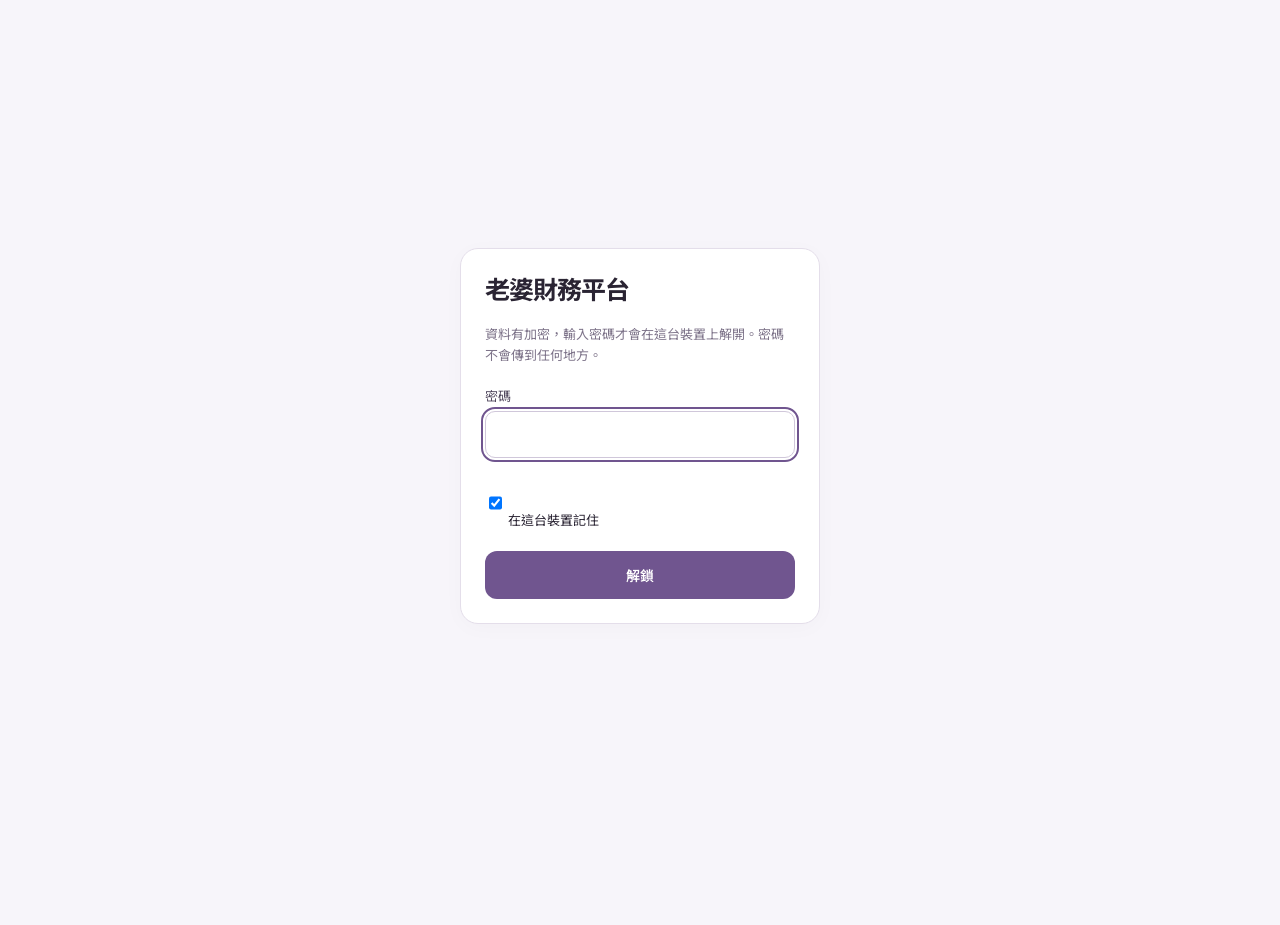
==== commit 9461c8d3: "Version dashboard stylesheet URL for Pages caching" ====
--- a/app/index.html
+++ b/app/index.html
@@ -15,7 +15,7 @@
 <link rel="preconnect" href="https://fonts.googleapis.com">
 <link rel="preconnect" href="https://fonts.gstatic.com" crossorigin>
 <link rel="stylesheet" href="https://fonts.googleapis.com/css2?family=LXGW+WenKai+TC:wght@400;700&family=Noto+Sans+TC:wght@400;500;700&family=IBM+Plex+Mono:wght@400;500&display=swap">
-<link rel="stylesheet" href="style.css">
+<link rel="stylesheet" href="style.css?v=af60a0e">
 </head>
 <body>
 
@@ -50,39 +50,42 @@
   <div id="banner" class="banner" hidden></div>
 
   <!-- 總覽 -->
-  <section id="v-overview" data-view="overview" class="wrap" style="gap:20px">
+  <section id="v-overview" data-view="overview" class="wrap" style="gap:16px">
     <div class="row between">
-      <h2 id="ov-title">年度總覽</h2>
+      <div><h2 id="ov-title">年度總覽</h2><div class="small muted" id="ov-range"></div></div>
       <div class="chips" id="ov-years"></div>
     </div>
+    <span class="seg gen" id="ov-period" style="align-self:flex-start"><button type="button" data-p="year" aria-pressed="true">全年</button><button type="button" data-p="six" aria-pressed="false">近 6 月</button><button type="button" data-p="month" aria-pressed="false">本月</button></span>
     <div class="kpis" id="ov-kpis"></div>
     <div class="sheet">
       <div class="row between">
-        <h3>每月收入與支出</h3>
-        <div class="legend"><span><i style="background:var(--inc)"></i>收入</span><span><i style="background:var(--exp)"></i>支出</span></div>
+        <span class="seg gen" id="ov-view"><button type="button" data-w="flow" aria-pressed="true">每月收支</button><button type="button" data-w="cum" aria-pressed="false">累計結餘</button></span>
+        <div class="legend" id="ov-legend"><span><i style="background:var(--inc)"></i>收入</span><span><i style="background:var(--exp)"></i>支出</span></div>
       </div>
       <div class="chart" id="ov-chart"></div>
-      <div class="row between"><h3>累計結餘</h3><span class="small muted">從當年 1 月開始累加</span></div>
-      <div class="chart" id="ov-cum"></div>
+      <p class="small muted" id="ov-cumnote" style="margin:0" hidden></p>
+      <div class="pick" id="ov-pick"></div>
+    </div>
+    <div class="sheet">
+      <div class="row between"><h3>逐月明細</h3><span class="small muted">單位：元　點月份看細項</span></div>
+      <div class="tbl-wrap ov-tbl" id="ov-table"></div>
     </div>
     <div class="grid2">
       <div class="sheet">
-        <div class="row between"><h3>錢花去哪裡</h3><span class="small muted">不含房貸</span></div>
+        <div class="row between"><h3>錢花去哪裡</h3><span class="seg gen" id="ov-catmode"><button type="button" data-cm="ex" aria-pressed="true">不含房貸</button><button type="button" data-cm="in" aria-pressed="false">含房貸</button></span></div>
         <div class="bars" id="ov-cats"></div>
-      </div>
-      <div class="sheet">
-        <h3>觀察</h3>
+        <button class="btn ghost sm" id="ov-catall" type="button" style="align-self:flex-start" hidden></button>
+      </div>
+      <div class="sheet">
+        <h3>重點提醒</h3>
         <ul class="insights" id="ov-ins"></ul>
       </div>
-    </div>
-    <div class="sheet">
-      <h3>逐月明細</h3>
-      <div class="tbl-wrap" id="ov-table"></div>
     </div>
   </section>
 
   <!-- 記帳 -->
   <section id="v-ledger" data-view="ledger" class="wrap" style="gap:20px" hidden>
+    <div><button class="btn ghost sm" id="lg-back" type="button" hidden>‹ 回總覽</button></div>
     <div class="sheet">
       <h2>記一筆</h2>
       <form id="entry-form" class="form" autocomplete="off">
--- a/app/style.css
+++ b/app/style.css
@@ -89,7 +89,7 @@
 .insights li strong{font-weight:700}
 .tbl-wrap{overflow-x:auto;min-width:0}
 table{border-collapse:collapse;width:100%;font-size:14px}
-th{font-weight:500;color:var(--ink-3);font-size:12px;letter-spacing:.04em;text-align:left;border-bottom:1px solid var(--rule-2);padding:6px 8px;white-space:nowrap}
+th{font-weight:500;color:var(--ink-3);font-size:13px;letter-spacing:.04em;text-align:left;border-bottom:1px solid var(--rule-2);padding:6px 8px;white-space:nowrap}
 td{border-bottom:1px solid var(--rule);padding:7px 8px;vertical-align:middle}
 td.r,th.r{text-align:right}
 td.num{font-family:var(--f-num);font-variant-numeric:tabular-nums}
@@ -201,3 +201,114 @@
   #bnav button[aria-selected="true"]{color:var(--accent);background:var(--accent-soft);font-weight:700}
   .toast{bottom:calc(84px + env(safe-area-inset-bottom,0px))}
 }
+
+/* 總覽：期間切換、逐月表格、圖表下方明細 */
+.seg.gen button[aria-pressed="true"]{background:var(--accent);color:var(--accent-ink)}
+.kpi[data-detail]{cursor:pointer}
+.kpi[data-detail]:hover{background:var(--tint)}
+.kpi .val{font-size:clamp(20px,6vw,26px)}
+.chart .hl.sel{fill:var(--accent);opacity:.12}
+.chart .hit{cursor:pointer}
+.pick{border-top:1px solid var(--rule);padding-top:12px}
+.pick-h{font-family:var(--f-display);font-size:17px;font-weight:700;margin-bottom:6px}
+.pick-g{display:grid;grid-template-columns:repeat(3,1fr);gap:8px}
+.pick-g div{display:flex;flex-direction:column}.pick-g b{font-size:18px;font-weight:600}
+.ov-tbl{overflow-x:auto}
+.ov-tbl table{font-size:15px}
+.ov-tbl th{position:sticky;top:0;background:var(--sheet);z-index:2}
+.ov-tbl th:first-child,.ov-tbl td:first-child{position:sticky;left:0;background:var(--sheet);z-index:1}
+.ov-tbl th:first-child{z-index:3}
+.ov-tbl tr.ym td{height:48px}
+.ov-tbl tr.ym{cursor:pointer}
+.ov-tbl tr.negm td:first-child{box-shadow:inset 3px 0 0 var(--bad)}
+.ov-tbl tr.none td{color:var(--ink-3)}
+.ov-tbl td.bal{font-weight:700}
+.ov-tbl tfoot td{font-weight:600;border-top:2px solid var(--rule-2);background:var(--tint)}
+.ov-tbl tfoot td:first-child{background:var(--tint)}
+.ov-tbl .chev{color:var(--ink-3);display:inline-block;transition:transform .15s}
+.ov-tbl tr.open .chev.ex{transform:rotate(180deg)}.ov-tbl .chev.ex{display:none}
+.ov-tbl td.note-c{max-width:14em;overflow:hidden;text-overflow:ellipsis;white-space:nowrap;cursor:pointer}
+.ov-tbl td.note-c.open{white-space:normal;max-width:none}
+.ov-tbl .tr-detail td{background:var(--tint);padding:10px 12px}
+.ov-tbl .tr-detail .dl{display:grid;grid-template-columns:auto 1fr auto 1fr;gap:4px 12px;align-items:baseline}
+.lnk{font:inherit;font-size:13px;border:none;background:none;color:var(--accent);text-decoration:underline;cursor:pointer;padding:4px 2px;min-height:32px}
+.bar-fill.inc{background:var(--inc)}
+@media (min-width:641px){.ov-tbl .tr-detail{display:none}}
+@media (max-width:640px){.ov-tbl .x{display:none}.ov-tbl td:first-child{white-space:nowrap}.ov-tbl .chev.go{display:none}.ov-tbl .chev.ex{display:inline-block}.ov-tbl table{font-size:14px}.ov-tbl th,.ov-tbl td{padding-left:4px;padding-right:4px}.ov-tbl th{font-size:12.5px}}
+
+.ov-tbl tfoot tr.avg td,.ov-tbl tfoot tr.avg td:first-child{background:var(--sheet);font-weight:400;color:var(--ink-3);border-top:none}
+.tag{font-size:11px;color:var(--accent);border:1px solid var(--accent);border-radius:999px;padding:0 6px;white-space:nowrap;vertical-align:middle}
+.kpi .more{display:block;margin-top:2px;color:var(--accent);font-size:12px}
+.bar-btn{width:100%;background:none;border:none;font:inherit;color:inherit;text-align:left;cursor:pointer;border-radius:8px;padding:6px 4px;min-height:44px}
+.bar-btn:hover{background:var(--tint)}
+.dt-main{font-size:17px;font-weight:600}
+.dt-fil{margin-bottom:8px}.dt-fil summary{cursor:pointer;font-size:14px;color:var(--ink-3);min-height:44px;display:flex;align-items:center}
+.dt-f{display:grid;grid-template-columns:1fr 1fr;gap:8px;margin:4px 0 8px}
+.dt-f #dt-q{grid-column:1/-1}
+@media (min-width:641px){.dt-fil summary{display:none}.dt-f{grid-template-columns:2fr 1fr 1fr 1fr}.dt-f #dt-q{grid-column:auto}}
+#dt-sum{display:flex;flex-direction:column;gap:2px}
+.dt-f input,.dt-f select{min-width:0;width:100%}
+select.cell{max-width:9em}
+
+@keyframes hl{0%,60%{background:var(--tint);box-shadow:inset 3px 0 0 var(--accent)}100%{background:transparent;box-shadow:inset 3px 0 0 transparent}}
+tr.hl td{animation:hl 2.6s ease-out}
+@media (prefers-reduced-motion:reduce){tr.hl td{animation:none;background:var(--tint)}}
+
+/* Refined mist-purple interface: presentation only, shared across all views. */
+:root{--f-display:var(--f-body);--f-num:var(--f-body)}
+:root:not([data-theme="dark"]){--paper:#f7f5fa;--accent:#70558f;--accent-soft:#eee8f5;--inc:#6686af;--exp:#ba876d}
+@media(prefers-color-scheme:dark){:root:not([data-theme="light"]){--paper:#16121b;--accent:#c4a7e7;--accent-soft:#302540;--inc:#87a5cb;--exp:#d2a18a}}
+body{margin:0;font-variant-numeric:tabular-nums;-webkit-font-smoothing:antialiased}
+header.top{border-bottom:0;align-items:center;padding:12px 0 4px}
+h1{font-size:25px;letter-spacing:-.04em}h2{font-size:21px;letter-spacing:-.025em}h3{font-size:16px}
+header.top .sub{font-size:12px;margin-top:6px;color:var(--ink-3)}
+.status{max-width:280px;font-size:12px;padding:8px 12px;border-radius:12px;background:var(--tint)}
+nav.tabs{gap:6px;margin:0;padding:6px;background:var(--sheet);border-radius:16px;border:1px solid var(--rule)}
+nav.tabs button{border:0;background:transparent;border-radius:11px;padding:10px 16px;font-size:14px;min-height:44px}
+nav.tabs button[aria-selected="true"]{border:0;background:var(--accent-soft);color:var(--accent);box-shadow:none;font-weight:700}
+.sheet{border-radius:18px;padding:24px;border-color:var(--rule);box-shadow:0 4px 22px rgba(40,25,60,.025);gap:20px}
+.sheet.menu{padding:0;gap:0}
+.kpis{border-radius:18px;overflow:hidden;box-shadow:0 4px 22px rgba(40,25,60,.025)}
+.kpi{padding:22px 20px;gap:6px}
+.kpi .val{font-weight:700;font-size:clamp(22px,5vw,28px);letter-spacing:-.035em}
+.kpi .lab{color:var(--ink-2);letter-spacing:0}
+.kpi .note{line-height:1.5}
+#ov-kpis .kpi:nth-child(3){background:var(--accent-soft)}
+#ov-kpis .kpi:nth-child(3) .val{font-size:clamp(24px,5.5vw,32px)}
+.btn{min-height:48px;padding:11px 20px;border-radius:12px;font-weight:600;border-color:transparent}
+.btn.ghost{background:var(--accent-soft);color:var(--accent);border-color:transparent}
+.btn.sm{min-height:40px;padding:8px 12px;border-radius:10px}
+.btn.del{background:var(--tint);color:var(--ink-2)}
+.btn.del.arm,.btn.danger{color:var(--bad);background:var(--bad-soft);border-color:var(--bad)}
+input,select{border-radius:10px;min-height:44px;padding:10px 12px;font-size:16px}
+input.cell,input.cell-t,select.cell{border-radius:8px}
+.seg{padding:4px;gap:3px;background:var(--tint);border:0;border-radius:12px;align-self:flex-start;max-width:100%;overflow-x:auto}
+.seg button{border-radius:9px;min-height:40px;padding:8px 14px;font-weight:500}
+.seg.gen button[aria-pressed="true"]{background:var(--sheet);color:var(--accent);box-shadow:0 2px 6px rgba(40,25,60,.08);font-weight:700}
+.chip{min-height:40px;border:0;background:var(--tint);padding:8px 14px}
+.chip[aria-pressed="true"]{background:var(--accent-soft);color:var(--accent);font-weight:700}
+table{font-size:15px}th{background:var(--tint);color:var(--ink-2);padding:12px;font-weight:500;letter-spacing:0}td{padding:12px}
+.ov-tbl th{background:var(--tint)}
+.ov-tbl th:first-child{background:var(--tint)}
+.lnk{text-decoration:none;min-height:44px;padding:8px 6px;font-weight:500}
+.insights li{padding:16px;border-radius:12px;line-height:1.7}
+.bar-track{height:7px}.bar-row{min-height:30px}
+.pick{padding-top:20px}.pick-g{padding:4px 0 12px}.pick-g b{font-size:22px;letter-spacing:-.025em}
+.hcard{border-radius:16px}.hcard>summary{padding:18px}.hc-body{padding:16px 18px}
+#sheet,#sheet.full{border-radius:22px;padding:24px;box-shadow:0 24px 80px rgba(25,15,40,.18)}
+.sheet-head{position:sticky;top:-24px;background:var(--sheet);z-index:6;padding:12px 0;border-bottom:1px solid var(--rule)}
+#sheet-bg{background:rgba(25,18,35,.35);backdrop-filter:blur(4px)}
+.dt-main{font-size:22px;letter-spacing:-.025em}.dt-f{gap:10px}
+@media(hover:hover){.btn:not(:disabled):hover{filter:brightness(.96)}nav.tabs button:hover,.lnk:hover{background:var(--accent-soft)}tbody tr:hover td{background:var(--tint)}}
+@media(prefers-reduced-motion:no-preference){.btn,.chip,nav.tabs button,.lnk{transition:background .15s ease,filter .15s ease,transform .15s ease}.btn:not(:disabled):active{transform:translateY(1px)}}
+@media(max-width:640px){
+body{padding-top:16px}.wrap{gap:16px}header.top{padding:0;gap:8px}h1{font-size:22px}header.top .sub{display:none}
+.status{max-width:100%;padding:4px 8px;font-size:11px}
+.sheet{padding:16px;border-radius:16px;gap:16px}.grid2{grid-template-columns:minmax(0,1fr)}
+.kpi{padding:16px 12px}.kpi .val{font-size:23px}#ov-kpis .kpi:nth-child(3) .val{font-size:26px}
+#bnav{box-shadow:0 -4px 24px rgba(40,25,60,.04);gap:4px}#bnav button{font-weight:500}
+#sheet{border-radius:22px 22px 0 0;padding:20px 16px calc(20px + env(safe-area-inset-bottom,0px))}
+#sheet.full{border-radius:0;padding:20px 16px calc(20px + env(safe-area-inset-bottom,0px))}
+.sheet-head{top:-20px}.pick-g b{font-size:19px}.dt-main{font-size:20px}
+}
+
